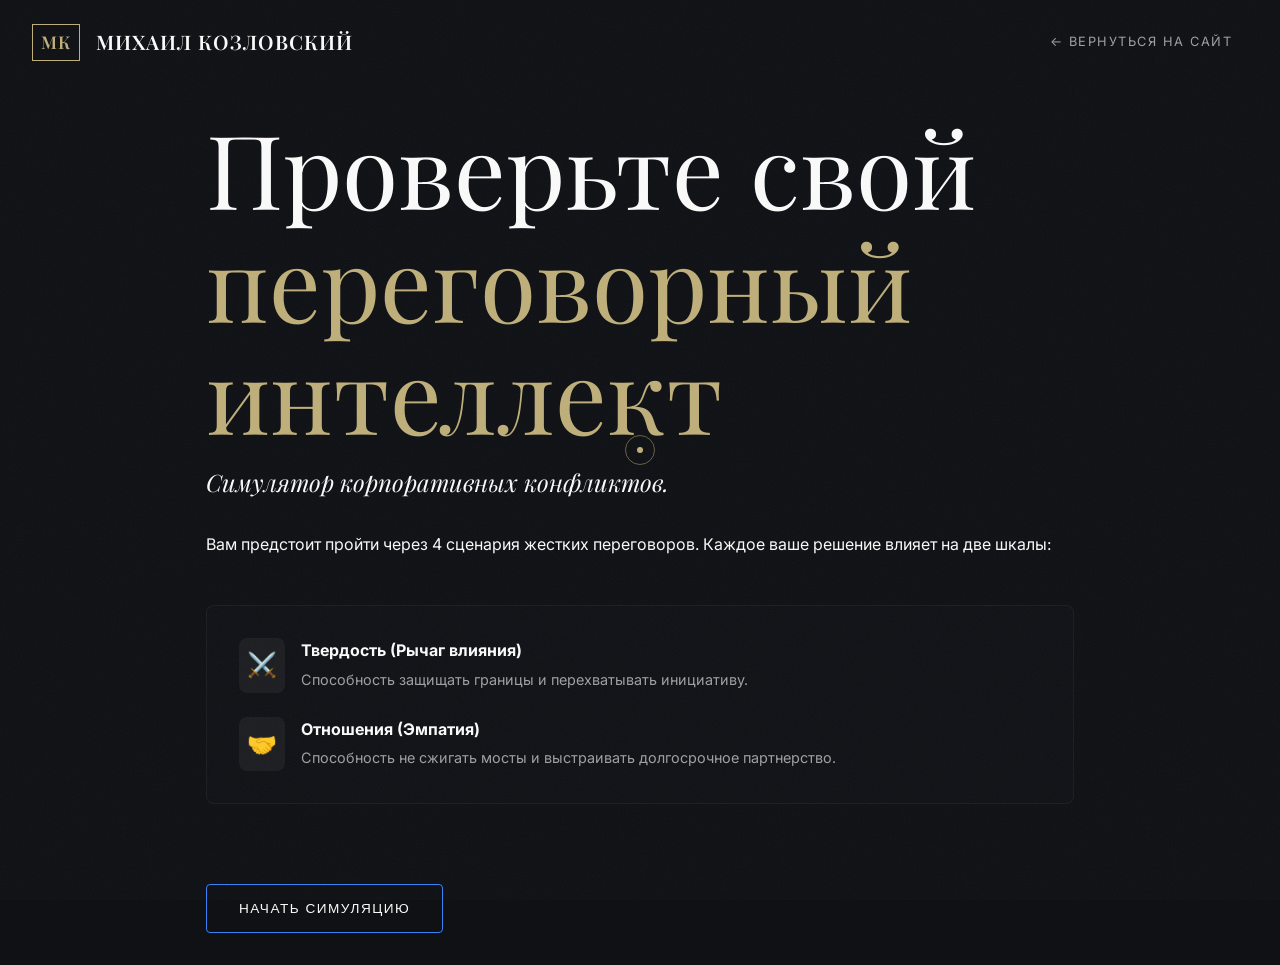
==== game.html @ c61e1882 "Add files via upload" ====
<!DOCTYPE html>
<html lang="ru">
<head>
    <meta charset="UTF-8">
    <meta name="viewport" content="width=device-width, initial-scale=1.0">
    <title>Симулятор Переговоров | Михаил Козловский</title>
    <!-- Google Fonts -->
    <link rel="preconnect" href="https://fonts.googleapis.com">
    <link rel="preconnect" href="https://fonts.gstatic.com" crossorigin>
    <link href="https://fonts.googleapis.com/css2?family=Inter:wght@300;400;500;600&family=Playfair+Display:ital,wght@0,400;0,600;0,700;1,400&display=swap" rel="stylesheet">
    <!-- Base Styles -->
    <link rel="stylesheet" href="style.css">
    <!-- Game Specific Styles -->
    <link rel="stylesheet" href="game.css">
</head>
<body class="game-body">
    <!-- Custom Cursor -->
    <div class="cursor-dot"></div>
    <div class="cursor-outline"></div>

    <!-- Noise Filter Overlay -->
    <svg id="noise-svg">
        <filter id="noiseFilter">
            <feTurbulence type="fractalNoise" baseFrequency="0.75" numOctaves="3" stitchTiles="stitch"/>
        </filter>
        <rect width="100%" height="100%" filter="url(#noiseFilter)"></rect>
    </svg>

    <!-- Simple Navigation -->
    <nav class="navbar scrolled">
        <div class="container nav-container">
            <a href="index.html" class="logo">
                <div class="logo-mark">МК</div>
                <div class="logo-text">Михаил Козловский</div>
            </a>
            <a href="index.html" class="btn-secondary back-btn">← Вернуться на сайт</a>
        </div>
    </nav>

    <main class="game-container container">
        
        <!-- Welcome Screen -->
        <div id="welcome-screen" class="game-screen active">
            <h1 class="hero-title">Проверьте свой <br><span class="text-gold">переговорный интеллект</span></h1>
            <p class="lead">Симулятор корпоративных конфликтов.</p>
            <p class="game-desc">Вам предстоит пройти через 4 сценария жестких переговоров. Каждое ваше решение влияет на две шкалы:</p>
            <div class="metrics-legend">
                <div class="metric-item">
                    <span class="metric-icon">⚔️</span>
                    <div>
                        <strong>Твердость (Рычаг влияния)</strong>
                        <p>Способность защищать границы и перехватывать инициативу.</p>
                    </div>
                </div>
                <div class="metric-item">
                    <span class="metric-icon">🤝</span>
                    <div>
                        <strong>Отношения (Эмпатия)</strong>
                        <p>Способность не сжигать мосты и выстраивать долгосрочное партнерство.</p>
                    </div>
                </div>
            </div>
            <button id="start-btn" class="btn-primary glow-btn game-btn mt-2"><span>Начать симуляцию</span></button>
        </div>

        <!-- Gameplay Screen -->
        <div id="gameplay-screen" class="game-screen">
            
            <div class="game-header">
                <div class="scenario-counter">Сценарий <span id="current-stage">1</span> из <span id="total-stages">4</span></div>
                
                <div class="meters-container">
                    <div class="meter-box">
                        <div class="meter-label">
                            <span title="Твердость">⚔️ Рычаг</span>
                            <span id="leverage-val">50%</span>
                        </div>
                        <div class="meter-track">
                            <div class="meter-fill fill-gold" id="leverage-bar"></div>
                        </div>
                    </div>
                    <div class="meter-box">
                        <div class="meter-label">
                            <span title="Отношения">🤝 Контакт</span>
                            <span id="relationship-val">50%</span>
                        </div>
                        <div class="meter-track">
                            <div class="meter-fill fill-blue" id="relationship-bar"></div>
                        </div>
                    </div>
                </div>
            </div>

            <div class="dialogue-box">
                <div id="opponent-context" class="context-text"></div>
                <div class="opponent-bubble">
                    <div class="avatar">Оппонент</div>
                    <p id="opponent-text" class="speech-text"></p>
                </div>
                
                <!-- Feedback Bubble (Shows after choice) -->
                <div id="feedback-bubble" class="feedback-bubble hidden">
                    <p id="feedback-text"></p>
                    <button id="next-btn" class="btn-primary glow-btn small-btn"><span>Продолжить</span></button>
                </div>
            </div>

            <div id="choices-container" class="choices-grid">
                <!-- Choices injected here via JS -->
            </div>

        </div>

        <!-- Result Screen -->
        <div id="result-screen" class="game-screen">
            <div class="result-header">
                <h2>Ваш профиль переговорщика:</h2>
                <h1 id="archetype-title" class="text-gold archetype"></h1>
            </div>
            
            <div class="result-body">
                <p id="archetype-desc" class="lead"></p>
                <div class="final-stats">
                    <div class="stat-box">⚔️ Твердость: <span id="final-leverage" class="text-gold">0</span>/100</div>
                    <div class="stat-box">🤝 Отношения: <span id="final-relationship" class="text-blue">0</span>/100</div>
                </div>
            </div>

            <div class="result-cta">
                <p>Даже сильным переговорщикам нужен спарринг-партнер для выхода на новый уровень.</p>
                <div class="hero-actions justify-center">
                    <a href="index.html#contact" class="btn-primary glow-btn"><span>Записаться на сессию к М.Козловскому</span></a>
                    <button id="restart-btn" class="btn-primary glow-btn"><span>Пройти заново</span></button>
                </div>
            </div>
        </div>

    </main>

    <script src="script.js"></script>
    <script src="game.js"></script>
</body>
</html>
---- style.css ----
/* 
   Style Sheet for Mikhail Kozlovsky Negotiation Site
   Theme: Executive Luxury 2026, Charcoal Black, Cold Silver, Matte Gold, Neon Blue Highlights
*/

:root {
    /* Colors */
    --bg-dark: #0F1115;
    --bg-dark-secondary: #16181D;
    --text-main: #FAFAFA;
    --text-muted: rgba(255, 255, 255, 0.6);
    --accent-gold: #BFAF7A;
    --accent-silver: #C0C0C0;
    --accent-blue: #3B82F6;
    --accent-blue-neon: #4fd1ff;
    
    /* Typography */
    --font-heading: 'Playfair Display', serif;
    --font-body: 'Inter', sans-serif;
    
    /* Effects */
    --transition: all 0.4s cubic-bezier(0.25, 1, 0.5, 1);
    --glass-bg: rgba(20, 22, 28, 0.4);
    --glass-border: rgba(255, 255, 255, 0.05);
}

* {
    margin: 0;
    padding: 0;
    box-sizing: border-box;
}

/* Base Styles */
body {
    background-color: var(--bg-dark);
    color: var(--text-main);
    font-family: var(--font-body);
    font-size: 16px;
    line-height: 1.6;
    overflow-x: hidden;
    scroll-behavior: smooth;
    position: relative;
    /* Custom cursor only on real pointer devices */
    cursor: none;
}

/* Restore normal cursor on touch/mobile devices */
@media (hover: none) and (pointer: coarse) {
    body, * { cursor: auto; }
    .cursor-dot, .cursor-outline { display: none !important; }
}

::selection {
    background: var(--accent-blue);
    color: white;
}

h1, h2, h3, h4 {
    font-family: var(--font-heading);
    font-weight: 400;
    line-height: 1.2;
}

a {
    color: inherit;
    text-decoration: none;
    transition: var(--transition);
}

.container {
    max-width: 1280px;
    margin: 0 auto;
    padding: 0 2rem;
}

.section {
    padding: 8rem 0;
    position: relative;
}

.text-gold { color: var(--accent-gold); }
.text-blue { color: var(--accent-blue-neon); }
.text-center { text-align: center; }

/* Custom Cursor */
.cursor-dot {
    position: fixed;
    top: 50%; left: 50%;
    transform: translate(-50%, -50%);
    width: 6px;
    height: 6px;
    background-color: var(--accent-gold);
    border-radius: 50%;
    z-index: 99999;
    pointer-events: none;
}
.cursor-outline {
    position: fixed;
    top: 50%; left: 50%;
    transform: translate(-50%, -50%);
    width: 30px;
    height: 30px;
    border: 1px solid rgba(191, 175, 122, 0.5);
    border-radius: 50%;
    z-index: 99998;
    pointer-events: none;
    transition: width 0.2s, height 0.2s, background-color 0.2s;
}

body:hover .cursor-outline.hovered {
    width: 50px;
    height: 50px;
    background-color: rgba(191, 175, 122, 0.1);
    border-color: var(--accent-gold);
}

/* Noise */
#noise-svg {
    position: fixed;
    top: 0; left: 0;
    width: 100vw; height: 100vh;
    pointer-events: none;
    z-index: 9000;
    opacity: 0.04;
}

/* Gradient Background */
.bg-gradient {
    position: relative;
}
.bg-gradient::before {
    content: '';
    position: absolute;
    top: 0; left: 0; width: 100%; height: 100%;
    background: radial-gradient(circle at 10% 50%, rgba(59, 130, 246, 0.05), transparent 60%);
    pointer-events: none;
    z-index: -1;
}

/* Navbar */
.navbar {
    position: fixed;
    top: 0; left: 0; width: 100%;
    padding: 1.5rem 0;
    z-index: 1000;
    transition: var(--transition);
}
.navbar.scrolled {
    background: var(--glass-bg);
    backdrop-filter: blur(16px);
    -webkit-backdrop-filter: blur(16px);
    border-bottom: 1px solid var(--glass-border);
    padding: 1rem 0;
}
.nav-container {
    display: flex;
    justify-content: space-between;
    align-items: center;
}
.logo {
    display: flex;
    align-items: center;
    gap: 1rem;
    font-family: var(--font-heading);
    font-size: 1.25rem;
    font-weight: 600;
    letter-spacing: 1px;
    text-transform: uppercase;
}
.logo-mark {
    color: var(--accent-gold);
    border: 1px solid var(--accent-gold);
    padding: 0.2rem 0.5rem;
    font-size: 1.1rem;
}
.nav-links {
    display: flex;
    list-style: none;
    gap: 2.5rem;
    align-items: center;
}
.nav-links a {
    font-size: 0.9rem;
    text-transform: uppercase;
    letter-spacing: 1px;
    color: var(--text-muted);
    position: relative;
}
.nav-links a:hover {
    color: var(--text-main);
}
.nav-links a::after {
    content: '';
    position: absolute;
    bottom: -5px; left: 0; width: 0%;
    height: 1px;
    background: var(--accent-gold);
    transition: width 0.3s ease;
}
.nav-links a:hover::after {
    width: 100%;
}
.nav-links a.btn-primary::after { display: none; }

.hamburger {
    display: none;
    flex-direction: column;
    gap: 6px;
    cursor: pointer;
    z-index: 1001;
}
.hamburger span {
    display: block;
    width: 28px; height: 2px;
    background: var(--text-main);
    transition: 0.3s;
}

/* Buttons */
.btn-primary {
    display: inline-flex;
    align-items: center;
    justify-content: center;
    padding: 1rem 2rem;
    background: transparent;
    color: var(--text-main);
    border: 1px solid var(--accent-blue);
    border-radius: 4px;
    text-transform: uppercase;
    letter-spacing: 1.5px;
    font-size: 0.85rem;
    position: relative;
    overflow: hidden;
    z-index: 1;
    cursor: pointer;
    text-decoration: none;
    -webkit-tap-highlight-color: transparent;
    touch-action: manipulation;
}
.btn-primary::before {
    content: '';
    position: absolute;
    top: 0; left: 0; width: 0%; height: 100%;
    background: linear-gradient(90deg, var(--accent-blue), var(--accent-blue-neon));
    transition: var(--transition);
    z-index: -1;
}
.btn-primary:hover::before {
    width: 100%;
}
.btn-primary:hover {
    box-shadow: 0 0 20px rgba(59, 130, 246, 0.4);
    color: #fff;
}
.nav-btn {
    padding: 0.6rem 1.2rem;
    border-color: var(--accent-gold);
}
.nav-btn::before {
    background: var(--accent-gold);
}
.nav-btn:hover {
    box-shadow: 0 0 15px rgba(191, 175, 122, 0.3);
}

.btn-secondary {
    display: inline-flex;
    align-items: center;
    justify-content: center;
    padding: 1rem 2rem;
    color: var(--text-muted);
    border-bottom: 1px solid var(--text-muted);
    text-transform: uppercase;
    letter-spacing: 1.5px;
    font-size: 0.85rem;
    cursor: pointer;
    text-decoration: none;
    -webkit-tap-highlight-color: transparent;
    touch-action: manipulation;
}
.btn-secondary:hover {
    color: var(--text-main);
    border-bottom-color: var(--text-main);
}

.btn-game-hero {
    border-bottom: none !important;
    border: 1px solid var(--accent-silver) !important;
    border-radius: 4px;
}

/* Hero Section */
.hero {
    height: 100vh;
    min-height: 700px;
    display: flex;
    align-items: center;
    position: relative;
    padding-top: 5rem;
}
.hero-bg {
    position: absolute;
    top: 0; left: 0; width: 100%; height: 100%;
    z-index: -1;
    overflow: hidden;
}
.hero-image {
    width: 100%; height: 100%;
    object-fit: cover;
    object-position: top center;
    opacity: 0.6;
    animation: slowZoom 20s infinite alternate linear;
}
.hero-overlay {
    position: absolute;
    top: 0; left: 0; width: 100%; height: 100%;
    background: linear-gradient(135deg, rgba(15, 17, 21, 0.9) 0%, rgba(15, 17, 21, 0.4) 50%, rgba(15, 17, 21, 1) 100%);
}
.hero-lines {
    position: absolute;
    top: 0; left: 0;
    pointer-events: none;
    opacity: 0.2;
}

.hero-content {
    max-width: 800px;
}
.hero-title {
    font-size: clamp(3.5rem, 8vw, 7rem);
    margin-bottom: 1rem;
    line-height: 1.1;
    display: flex;
    flex-direction: column;
}
.title-line {
    display: block;
    overflow: hidden;
}
.hero-subtitle {
    font-size: 1.25rem;
    color: var(--text-muted);
    margin-bottom: 2.5rem;
    max-width: 600px;
}
.hero-actions {
    display: flex;
    gap: 2rem;
    align-items: center;
    flex-wrap: wrap;
}

/* Animations Variables */
@keyframes slowZoom {
    0% { transform: scale(1); }
    100% { transform: scale(1.05); }
}
.draw-line {
    fill: none;
    stroke-width: 1px;
    stroke-dasharray: 1000;
    stroke-dashoffset: 1000;
}
.draw-silver { stroke: var(--accent-silver); }
.draw-gold { stroke: var(--accent-gold); }

.scroll-indicator {
    position: absolute;
    bottom: 40px;
    left: 50%;
    transform: translateX(-50%);
    display: flex;
    flex-direction: column;
    align-items: center;
    color: var(--text-muted);
    animation: scrollBounce 2s ease-in-out infinite;
}
.handshake-icon {
    width: 28px; height: 28px;
    opacity: 0.45;
    transition: opacity 0.3s ease;
    stroke: var(--accent-silver);
}
.scroll-indicator:hover .handshake-icon {
    opacity: 0.9;
    stroke: var(--accent-gold);
}
@keyframes scrollBounce {
    0%, 100% { transform: translateX(-50%) translateY(0); }
    50% { transform: translateX(-50%) translateY(8px); }
}

/* Section Title */
.section-title {
    font-size: clamp(2.5rem, 5vw, 4.5rem);
    margin-bottom: 3rem;
    line-height: 1.1;
}

/* About Section */
.about-grid {
    display: grid;
    grid-template-columns: 1fr 1fr;
    gap: 6rem;
    align-items: center;
}
.lead {
    font-size: 1.5rem;
    color: var(--text-main);
    font-family: var(--font-heading);
    margin-bottom: 2rem;
    line-height: 1.4;
    font-style: italic;
}
.about-text p:not(.lead) {
    color: var(--text-muted);
    margin-bottom: 1rem;
    font-size: 1.1rem;
}
.about-timeline {
    position: relative;
    padding-left: 50px;
}
.timeline-svg {
    position: absolute;
    left: 0; top: 0;
}
.timeline-line {
    stroke: rgba(255,255,255,0.1);
    stroke-width: 2;
}
.timeline-dot {
    fill: var(--bg-dark);
    stroke: var(--accent-gold);
    stroke-width: 2;
    transition: var(--transition);
}
.timeline-item:hover .timeline-dot {
    fill: var(--accent-gold);
    box-shadow: 0 0 10px var(--accent-gold);
}
.timeline-item {
    margin-bottom: 3rem;
    position: relative;
}
.timeline-item:last-child { margin-bottom: 0; }
.timeline-year {
    color: var(--accent-gold);
    font-family: var(--font-body);
    font-size: 1.5rem;
    margin-bottom: 0.5rem;
}
.timeline-desc {
    color: var(--text-muted);
}

/* Services */
.services-grid {
    display: grid;
    grid-template-columns: repeat(auto-fit, minmax(280px, 1fr));
    gap: 2rem;
}
.service-card {
    background: var(--glass-bg);
    border: 1px solid var(--glass-border);
    padding: 3rem 2rem;
    border-radius: 8px;
    position: relative;
    overflow: hidden;
    transform-style: preserve-3d;
    transition: border-color 0.3s ease;
}
.service-card:hover {
    border-color: rgba(191, 175, 122, 0.3);
}
.card-glow {
    position: absolute;
    width: 150px; height: 150px;
    background: radial-gradient(circle, rgba(191, 175, 122, 0.15) 0%, transparent 70%);
    border-radius: 50%;
    top: -50px; right: -50px;
    pointer-events: none;
    transition: 0.5s ease;
}
.service-card:hover .card-glow {
    transform: scale(1.5);
}
.card-icon {
    width: 48px; height: 48px;
    margin-bottom: 1.5rem;
    color: var(--accent-gold);
    transform: translateZ(30px);
}
.card-title {
    font-size: 1.5rem;
    margin-bottom: 1rem;
    transform: translateZ(20px);
}
.card-desc {
    color: var(--text-muted);
    font-size: 0.95rem;
    transform: translateZ(10px);
}

/* Cases */
.cases-scroll {
    display: flex;
    overflow-x: auto;
    gap: 2rem;
    padding: 2rem 0;
    scrollbar-width: thin;
    scrollbar-color: var(--accent-gold) var(--bg-dark-secondary);
}
.cases-scroll::-webkit-scrollbar {
    height: 6px;
}
.cases-scroll::-webkit-scrollbar-track {
    background: var(--bg-dark-secondary);
}
.cases-scroll::-webkit-scrollbar-thumb {
    background-color: var(--accent-gold);
    border-radius: 10px;
}
.case-item {
    min-width: 350px;
    background: var(--bg-dark-secondary);
    padding: 2.5rem;
    border-radius: 4px;
    border-left: 2px solid var(--accent-silver);
    transition: var(--transition);
}
.case-item:hover {
    border-left-color: var(--accent-blue);
    transform: translateY(-5px);
}
.case-header {
    font-size: 0.8rem;
    text-transform: uppercase;
    letter-spacing: 1px;
    color: var(--accent-silver);
    margin-bottom: 1rem;
}
.case-title {
    font-size: 1.5rem;
    margin-bottom: 1rem;
}
.case-text {
    color: var(--text-muted);
    margin-bottom: 2rem;
    font-size: 0.95rem;
}
.case-result {
    font-family: var(--font-heading);
    font-size: 2.5rem;
    color: var(--accent-gold);
    line-height: 1;
}
.result-label {
    display: block;
    font-family: var(--font-body);
    font-size: 0.8rem;
    color: var(--text-muted);
    margin-top: 0.5rem;
    text-transform: uppercase;
    letter-spacing: 1px;
}

/* Reviews */
.reviews-wrapper {
    max-width: 800px;
    margin: 0 auto;
    text-align: center;
    position: relative;
}
.quote-icon {
    margin-bottom: 2rem;
    opacity: 0.3;
}
.review-text {
    font-family: var(--font-heading);
    font-size: 1.8rem;
    font-style: italic;
    line-height: 1.5;
    margin-bottom: 2.5rem;
}
.author-info h4 {
    font-family: var(--font-body);
    font-size: 1.1rem;
    color: var(--text-main);
    margin-bottom: 0.2rem;
}
.author-info p {
    color: var(--accent-silver);
    font-size: 0.9rem;
}
.slider-controls {
    margin-top: 3rem;
    display: flex;
    justify-content: center;
    gap: 1rem;
}
.slider-btn {
    background: transparent;
    border: 1px solid rgba(255,255,255,0.2);
    width: 40px; height: 40px;
    border-radius: 50%;
    color: var(--text-main);
    display: flex;
    align-items: center; justify-content: center;
    transition: var(--transition);
}
.slider-btn svg { width: 18px; }
.slider-btn:hover {
    border-color: var(--accent-gold);
    color: var(--accent-gold);
}

/* Contact */
.contact-container {
    display: grid;
    grid-template-columns: 1fr 1fr;
    gap: 4rem;
}
.contact-details {
    margin-top: 3rem;
    display: flex;
    flex-direction: column;
    gap: 1rem;
}
.contact-link {
    font-family: var(--font-heading);
    font-size: 1.8rem;
    color: var(--accent-silver);
}
.contact-link:hover {
    color: var(--accent-gold);
}
.contact-form-wrapper {
    background: var(--bg-dark-secondary);
    padding: 3rem;
    border-radius: 8px;
}
.form-group {
    position: relative;
    margin-bottom: 2.5rem;
}
.form-group input,
.form-group textarea {
    width: 100%;
    background: transparent;
    border: none;
    border-bottom: 1px solid rgba(255,255,255,0.2);
    padding: 0.5rem 0;
    color: var(--text-main);
    font-family: var(--font-body);
    font-size: 1rem;
}
.form-group input:focus,
.form-group textarea:focus {
    outline: none;
}
.form-group label {
    position: absolute;
    top: 0.5rem; left: 0;
    color: var(--text-muted);
    transition: 0.3s ease;
    pointer-events: none;
}
.form-group input:focus ~ label,
.form-group input:not(:placeholder-shown) ~ label,
.form-group textarea:focus ~ label,
.form-group textarea:not(:placeholder-shown) ~ label {
    top: -1.2rem;
    font-size: 0.8rem;
    color: var(--accent-blue);
}
.focus-border {
    position: absolute;
    bottom: 0; left: 0;
    width: 0; height: 1px;
    background: var(--accent-blue);
    transition: 0.4s ease;
}
.form-group input:focus ~ .focus-border,
.form-group textarea:focus ~ .focus-border {
    width: 100%;
}
.submit-btn {
    width: 100%;
    cursor: none;
}
.form-success-msg {
    display: none;
    margin-top: 1.5rem;
    color: #10B981;
    font-size: 0.9rem;
    text-align: center;
}

/* Footer */
.footer {
    border-top: 1px solid var(--glass-border);
    padding: 3rem 0;
    margin-top: 4rem;
}
.footer-container {
    display: flex;
    justify-content: space-between;
    align-items: center;
    flex-wrap: wrap;
    gap: 2rem;
}
.footer-brand {
    display: flex;
    align-items: center;
    gap: 1rem;
    font-family: var(--font-heading);
    color: var(--text-muted);
}
.footer-links {
    display: flex;
    gap: 2rem;
}
.footer-links a {
    color: var(--text-muted);
    font-size: 0.9rem;
}
.footer-links a:hover {
    color: var(--text-main);
}
.footer-copy {
    color: rgba(255,255,255,0.3);
    font-size: 0.85rem;
}

/* Scroll Animations Base */
.fade-in-up, .fade-in-left, .fade-in-right, .reveal-up {
    opacity: 0;
}
.fade-in-up { transform: translateY(40px); }
.fade-in-left { transform: translateX(-40px); }
.fade-in-right { transform: translateX(40px); }
.reveal-up { transform: translateY(20px); }

.fade-in-up.active, .fade-in-left.active, .fade-in-right.active, .reveal-up.active {
    opacity: 1;
    transform: translate(0, 0);
    transition: opacity 0.8s ease, transform 0.8s cubic-bezier(0.165, 0.84, 0.44, 1);
}

.delay-1 { transition-delay: 0.2s; }
.delay-2 { transition-delay: 0.4s; }
.delay-3 { transition-delay: 0.6s; }

/* ===================== RESPONSIVE ===================== */

@media (max-width: 1100px) {
    .about-grid {
        grid-template-columns: 1fr;
        gap: 3rem;
    }
    .contact-container {
        grid-template-columns: 1fr;
        gap: 3rem;
    }
}

@media (max-width: 992px) {
    .hero-title {
        font-size: clamp(3rem, 10vw, 4rem);
    }
    .section-title {
        font-size: clamp(2rem, 6vw, 3rem);
    }
    .lead {
        font-size: 1.25rem;
    }
    .services-grid {
        grid-template-columns: repeat(2, 1fr);
    }
}

@media (max-width: 768px) {
    /* Nav */
    .logo-text { display: none; } /* Только инициалы МК на маленьких экранах */
    .nav-links {
        position: fixed;
        top: 0; right: -100%;
        width: 100%; height: 100vh;
        background: rgba(15, 17, 21, 0.98);
        -webkit-backdrop-filter: blur(20px);
        backdrop-filter: blur(20px);
        flex-direction: column;
        justify-content: center;
        gap: 2rem;
        transition: right 0.4s cubic-bezier(0.25, 1, 0.5, 1);
        z-index: 999;
    }
    .nav-links.active { right: 0; }
    .nav-links a { font-size: 1.1rem; }
    .hamburger { display: flex; cursor: pointer; }
    .hamburger.active span:nth-child(1) {
        transform: translateY(4px) rotate(45deg);
    }
    .hamburger.active span:nth-child(2) {
        transform: translateY(-4px) rotate(-45deg);
    }

    /* Container */
    .container { padding: 0 1.25rem; }
    .section { padding: 5rem 0; }

    /* Hero */
    .hero { padding-top: 4rem; align-items: flex-end; padding-bottom: 8rem; }
    .hero-content { max-width: 100%; }
    .hero-title { font-size: clamp(2.5rem, 12vw, 3.5rem); }
    .hero-subtitle { font-size: 1rem; }
    .hero-actions {
        flex-direction: column;
        align-items: flex-start;
        gap: 1rem;
    }
    .hero-actions .btn-primary,
    .hero-actions .btn-secondary { width: 100%; text-align: center; }
    .hero-overlay {
        background: linear-gradient(to top, rgba(15,17,21,0.98) 0%, rgba(15,17,21,0.5) 60%, rgba(15,17,21,0.3) 100%);
    }

    /* Section title */
    .section-title { font-size: 2rem; margin-bottom: 2rem; }

    /* About */
    .about-timeline { padding-left: 40px; }
    .contact-link { font-size: 1.2rem; }

    /* Services */
    .services-grid { grid-template-columns: 1fr; gap: 1.5rem; }
    .service-card { padding: 2rem 1.5rem; }

    /* Cases */
    .cases-scroll { gap: 1rem; padding: 1.5rem 0; }
    .case-item { min-width: 80vw; padding: 2rem 1.5rem; }

    /* Reviews */
    .review-text { font-size: 1.2rem; }

    /* Contact */
    .contact-form-wrapper { padding: 2rem 1.25rem; }

    /* Footer */
    .footer-container { flex-direction: column; text-align: center; gap: 1.5rem; }
    .footer-links { flex-direction: column; gap: 1rem; align-items: center; }
}

@media (max-width: 400px) {
    .hero-title { font-size: 2.2rem; }
    .section-title { font-size: 1.75rem; }
    .btn-primary, .btn-secondary { font-size: 0.8rem; padding: 0.85rem 1.5rem; }
}
---- game.css ----
/* 
   Game Module Specific Styles
   Inherits variables and base from style.css
*/

.game-body {
    padding-top: 80px; /* offset for navbar */
    min-height: 100vh;
    display: flex;
    flex-direction: column;
}

.game-container {
    flex: 1;
    display: flex;
    align-items: center;
    justify-content: center;
    max-width: 900px;
    padding: 2rem 1rem;
    position: relative;
}

.game-screen {
    width: 100%;
    display: none;
    animation: fadeInGame 0.6s ease forwards;
}

.game-screen.active {
    display: block;
}

@keyframes fadeInGame {
    from { opacity: 0; transform: translateY(20px); }
    to { opacity: 1; transform: translateY(0); }
}

/* Welcome Screen */
.metrics-legend {
    display: flex;
    flex-direction: column;
    gap: 1.5rem;
    margin: 3rem 0;
    background: var(--glass-bg);
    border: 1px solid var(--glass-border);
    padding: 2rem;
    border-radius: 8px;
}
.metric-item {
    display: flex;
    align-items: flex-start;
    gap: 1rem;
}
.metric-icon {
    font-size: 1.5rem;
    background: rgba(255,255,255,0.05);
    padding: 0.5rem;
    border-radius: 8px;
}
.metric-item strong {
    color: var(--text-main);
    display: block;
    margin-bottom: 0.25rem;
}
.metric-item p {
    color: var(--text-muted);
    font-size: 0.9rem;
    margin: 0;
}
.mt-2 { margin-top: 2rem; }
.back-btn { font-size: 0.8rem; padding: 0.5rem 1rem; border: none; }

/* Gameplay Header */
.game-header {
    background: var(--glass-bg);
    border: 1px solid var(--glass-border);
    padding: 1.5rem;
    border-radius: 8px;
    margin-bottom: 2rem;
    display: flex;
    justify-content: space-between;
    align-items: center;
    flex-wrap: wrap;
    gap: 1rem;
}

.scenario-counter {
    font-family: var(--font-heading);
    font-size: 1.2rem;
    color: var(--accent-silver);
}

.meters-container {
    display: flex;
    gap: 2rem;
    flex-wrap: wrap;
}

.meter-box {
    width: 150px;
}

.meter-label {
    display: flex;
    justify-content: space-between;
    font-size: 0.8rem;
    color: var(--text-muted);
    margin-bottom: 0.5rem;
    text-transform: uppercase;
    letter-spacing: 1px;
}

.meter-track {
    width: 100%;
    height: 6px;
    background: rgba(255,255,255,0.1);
    border-radius: 10px;
    overflow: hidden;
}

.meter-fill {
    width: 50%;
    height: 100%;
    border-radius: 10px;
    transition: width 0.8s cubic-bezier(0.25, 1, 0.5, 1), background-color 0.3s ease;
}

.fill-gold { background: var(--accent-gold); box-shadow: 0 0 10px rgba(191, 175, 122, 0.5); }
.fill-blue { background: var(--accent-blue); box-shadow: 0 0 10px rgba(59, 130, 246, 0.5); }

/* Warning colors if meter drops too low */
.meter-fill.danger { background: #EF4444; box-shadow: 0 0 10px rgba(239, 68, 68, 0.5); }


/* Dialogue Area */
.dialogue-box {
    margin-bottom: 3rem;
    position: relative;
}

.context-text {
    color: var(--accent-silver);
    font-style: italic;
    margin-bottom: 1rem;
    font-size: 0.95rem;
}

.opponent-bubble {
    background: var(--bg-dark-secondary);
    border-left: 3px solid var(--accent-silver);
    padding: 2rem;
    border-radius: 4px;
    position: relative;
}

.avatar {
    font-size: 0.75rem;
    text-transform: uppercase;
    letter-spacing: 2px;
    color: var(--text-muted);
    margin-bottom: 0.5rem;
}

.speech-text {
    font-family: var(--font-heading);
    font-size: 1.5rem;
    color: var(--text-main);
    line-height: 1.4;
}

/* Choices Area */
.choices-grid {
    display: flex;
    flex-direction: column;
    gap: 1rem;
}

.choice-btn {
    background: transparent;
    border: 1px solid rgba(255,255,255,0.1);
    padding: 1.5rem;
    border-radius: 8px;
    color: var(--text-muted);
    font-family: var(--font-body);
    font-size: 1rem;
    text-align: left;
    transition: var(--transition);
    position: relative;
    overflow: hidden;
    cursor: pointer;
    -webkit-tap-highlight-color: transparent;
}

.choice-btn:hover:not(:disabled) {
    border-color: var(--accent-gold);
    color: var(--text-main);
    transform: translateX(10px);
    background: rgba(191, 175, 122, 0.05);
}

.choice-btn:disabled {
    opacity: 0.5;
    pointer-events: none;
}

/* Feedback Bubble */
.feedback-bubble {
    margin-top: 1.5rem;
    background: rgba(59, 130, 246, 0.08);
    border: 1px solid rgba(59, 130, 246, 0.25);
    padding: 1.5rem;
    border-radius: 4px;
    display: flex;
    flex-wrap: wrap;
    justify-content: space-between;
    align-items: center;
    gap: 1.5rem;
    animation: fadeInGame 0.5s ease;
}

.feedback-bubble.hidden {
    display: none;
}

.feedback-bubble p {
    color: var(--text-main);
    font-size: 0.95rem;
}

.small-btn {
    display: inline-flex;
    align-items: center;
    justify-content: center;
    padding: 0.75rem 1.5rem;
    font-size: 0.8rem;
    white-space: nowrap;
    flex-shrink: 0;
}

/* Result Screen */
.result-header {
    text-align: center;
    margin-bottom: 3rem;
}
.result-header h2 {
    color: var(--text-muted);
    font-family: var(--font-body);
    font-size: 1.2rem;
    text-transform: uppercase;
    letter-spacing: 2px;
    margin-bottom: 1rem;
}
.archetype {
    font-size: clamp(3rem, 8vw, 5rem);
    text-shadow: 0 0 30px rgba(191, 175, 122, 0.3);
}

.result-body {
    background: var(--glass-bg);
    border: 1px solid var(--glass-border);
    padding: 3rem;
    border-radius: 8px;
    text-align: center;
    margin-bottom: 3rem;
}

.final-stats {
    display: flex;
    justify-content: center;
    gap: 3rem;
    margin-top: 2rem;
    padding-top: 2rem;
    border-top: 1px solid rgba(255,255,255,0.1);
}

.stat-box {
    font-family: var(--font-heading);
    font-size: 1.5rem;
}

.result-cta p {
    text-align: center;
    color: var(--text-muted);
    margin-bottom: 2rem;
}
.justify-center { justify-content: center; }

@media (max-width: 768px) {
    .game-body { padding-top: 70px; }
    .game-container { padding: 1.5rem 1rem 4rem; }

    /* Header meters */
    .game-header {
        flex-direction: column;
        align-items: flex-start;
        padding: 1rem;
    }
    .meters-container { width: 100%; gap: 1rem; }
    .meter-box { flex: 1; min-width: 120px; }

    /* Dialogue */
    .opponent-bubble { padding: 1.25rem; }
    .speech-text { font-size: 1.1rem; }
    .context-text { font-size: 0.85rem; }

    /* Feedback */
    .feedback-bubble { flex-direction: column; align-items: flex-start; gap: 1rem; }
    .small-btn { width: 100%; text-align: center; }

    /* Choices */
    .choice-btn { padding: 1rem; font-size: 0.9rem; }
    .choice-btn:hover:not(:disabled) { transform: translateX(3px); }

    /* Welcome */
    .game-desc { font-size: 0.9rem; }
    .metrics-legend { padding: 1.25rem; margin: 2rem 0; }
    .game-btn { width: 100%; text-align: center; }

    /* Result */
    .result-body { padding: 1.5rem 1rem; }
    .final-stats { flex-direction: column; gap: 1rem; }
    .archetype { font-size: clamp(2rem, 10vw, 3rem); }
    .result-cta .hero-actions { flex-direction: column; gap: 1rem; }
    .result-cta .btn-primary { width: 100%; text-align: center; }
    .result-cta .btn-secondary { width: 100%; text-align: center; }
}

@media (max-width: 400px) {
    .game-header { padding: 0.75rem; }
    .meter-box { width: 100%; }
    .meters-container { flex-direction: column; gap: 0.75rem; }
}
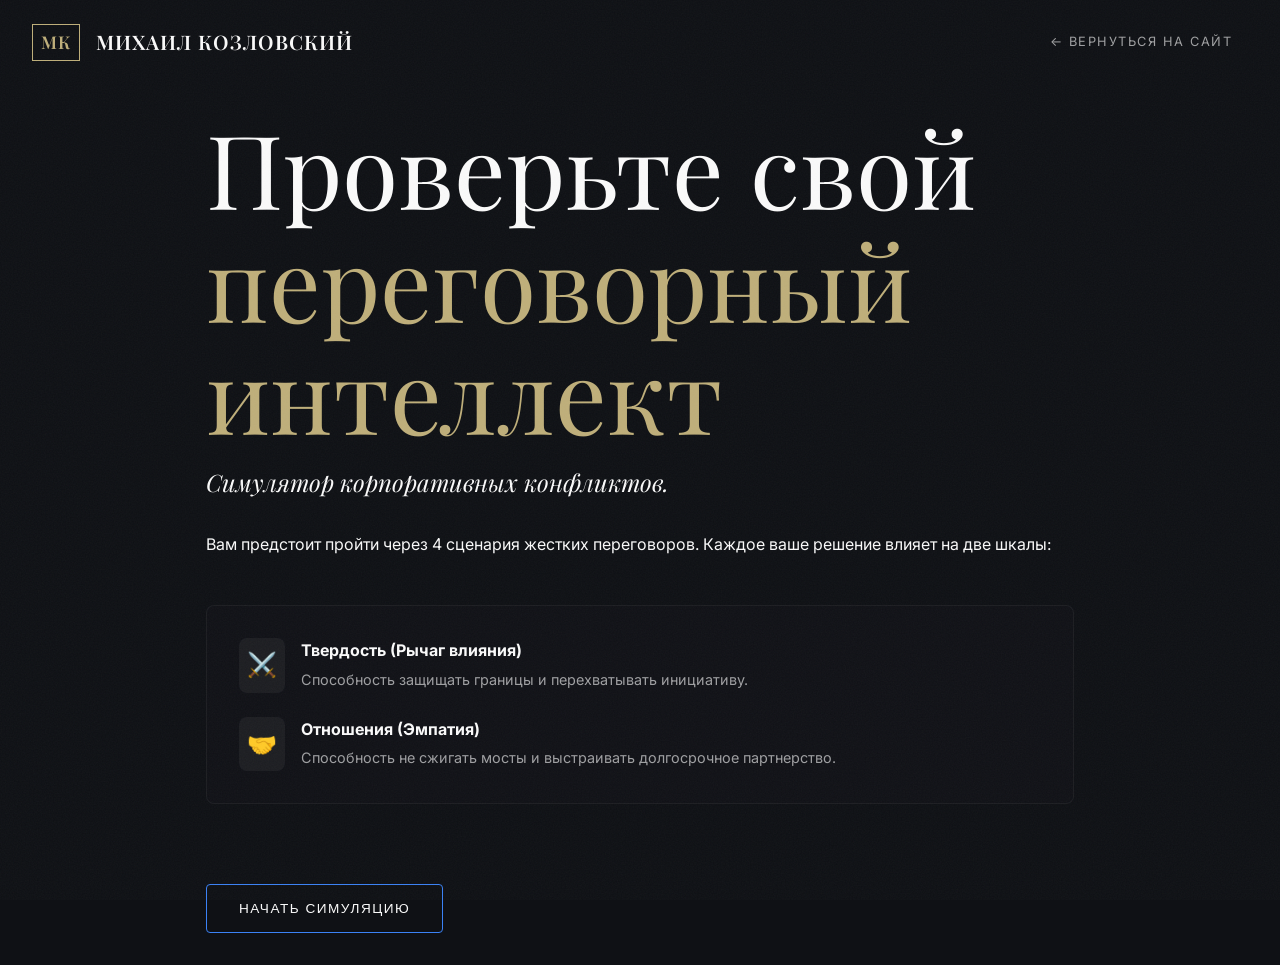
==== commit 2de46329: "Add files via upload" ====
--- a/game.html
+++ b/game.html
@@ -14,9 +14,7 @@
     <link rel="stylesheet" href="game.css">
 </head>
 <body class="game-body">
-    <!-- Custom Cursor -->
-    <div class="cursor-dot"></div>
-    <div class="cursor-outline"></div>
+
 
     <!-- Noise Filter Overlay -->
     <svg id="noise-svg">
--- a/style.css
+++ b/style.css
@@ -40,15 +40,9 @@
     overflow-x: hidden;
     scroll-behavior: smooth;
     position: relative;
-    /* Custom cursor only on real pointer devices */
-    cursor: none;
-}
-
-/* Restore normal cursor on touch/mobile devices */
-@media (hover: none) and (pointer: coarse) {
-    body, * { cursor: auto; }
-    .cursor-dot, .cursor-outline { display: none !important; }
-}
+}
+
+
 
 ::selection {
     background: var(--accent-blue);
@@ -82,37 +76,7 @@
 .text-blue { color: var(--accent-blue-neon); }
 .text-center { text-align: center; }
 
-/* Custom Cursor */
-.cursor-dot {
-    position: fixed;
-    top: 50%; left: 50%;
-    transform: translate(-50%, -50%);
-    width: 6px;
-    height: 6px;
-    background-color: var(--accent-gold);
-    border-radius: 50%;
-    z-index: 99999;
-    pointer-events: none;
-}
-.cursor-outline {
-    position: fixed;
-    top: 50%; left: 50%;
-    transform: translate(-50%, -50%);
-    width: 30px;
-    height: 30px;
-    border: 1px solid rgba(191, 175, 122, 0.5);
-    border-radius: 50%;
-    z-index: 99998;
-    pointer-events: none;
-    transition: width 0.2s, height 0.2s, background-color 0.2s;
-}
-
-body:hover .cursor-outline.hovered {
-    width: 50px;
-    height: 50px;
-    background-color: rgba(191, 175, 122, 0.1);
-    border-color: var(--accent-gold);
-}
+
 
 /* Noise */
 #noise-svg {
